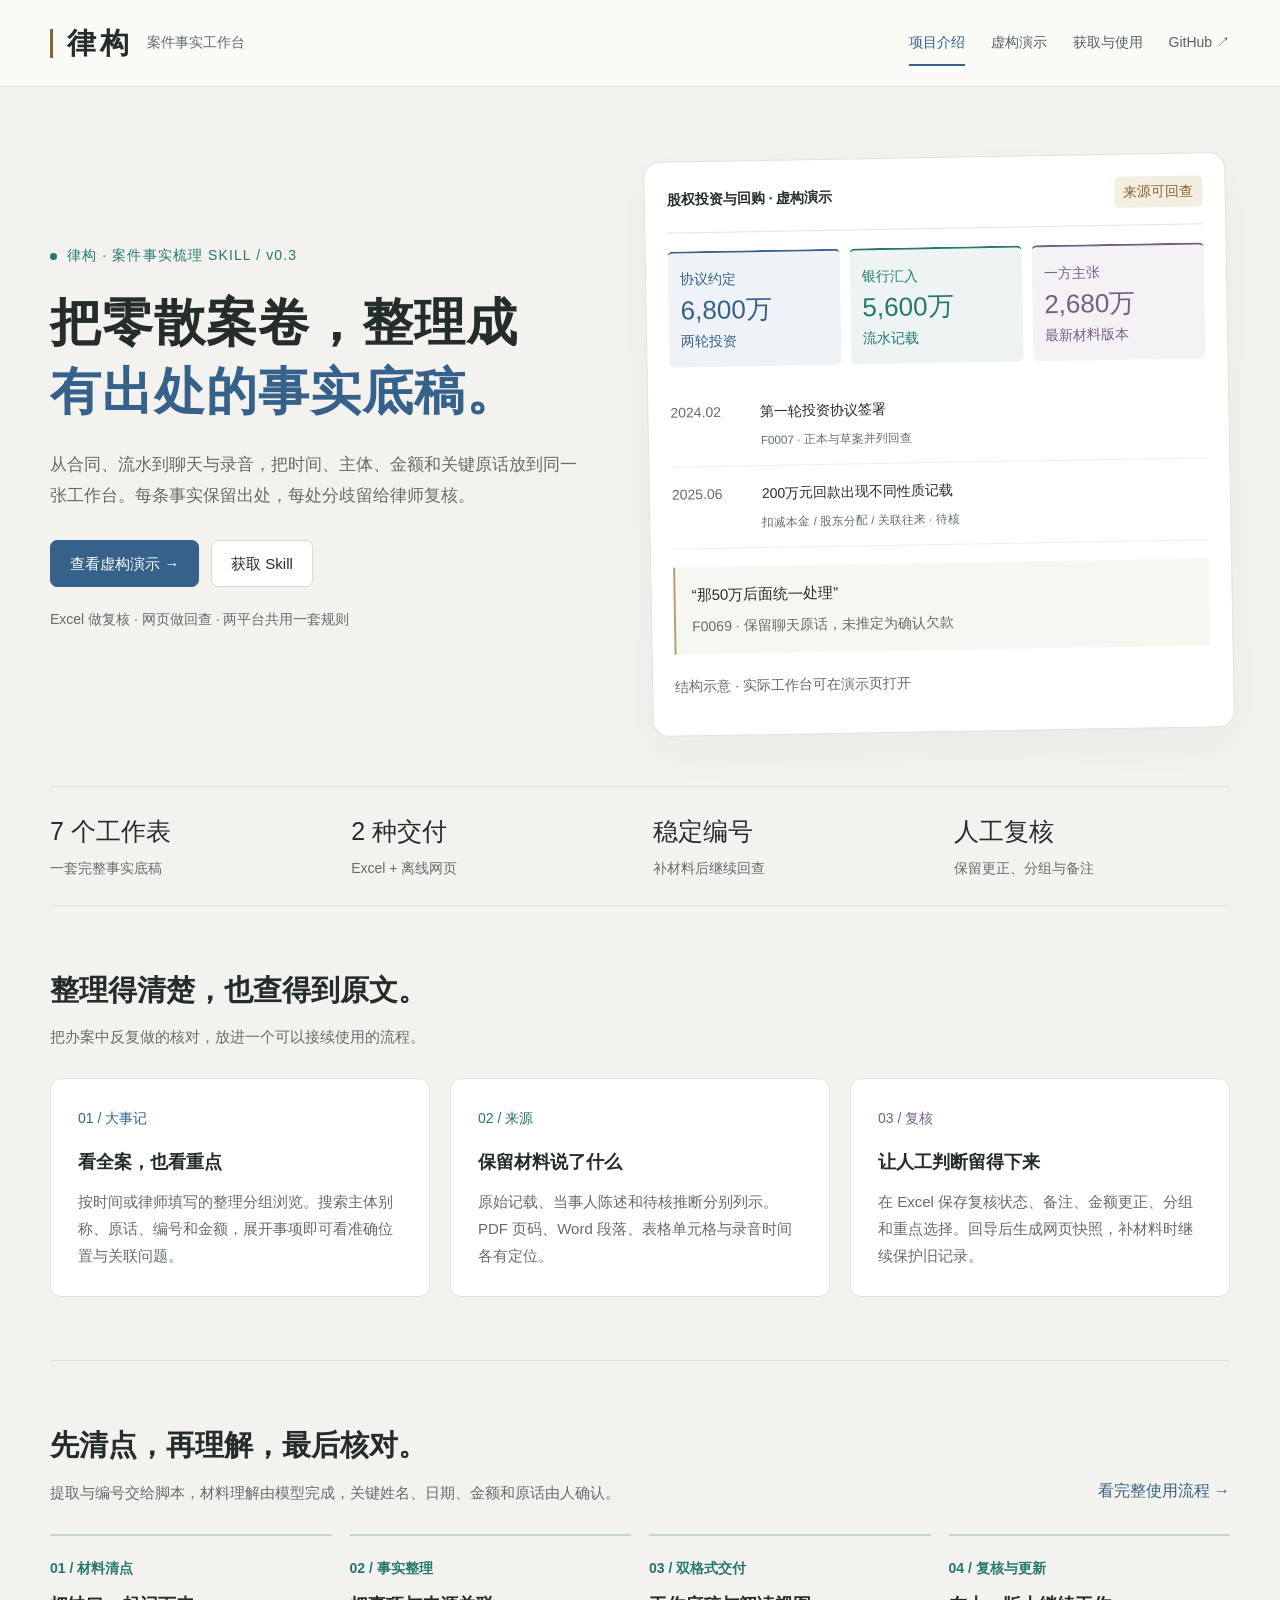
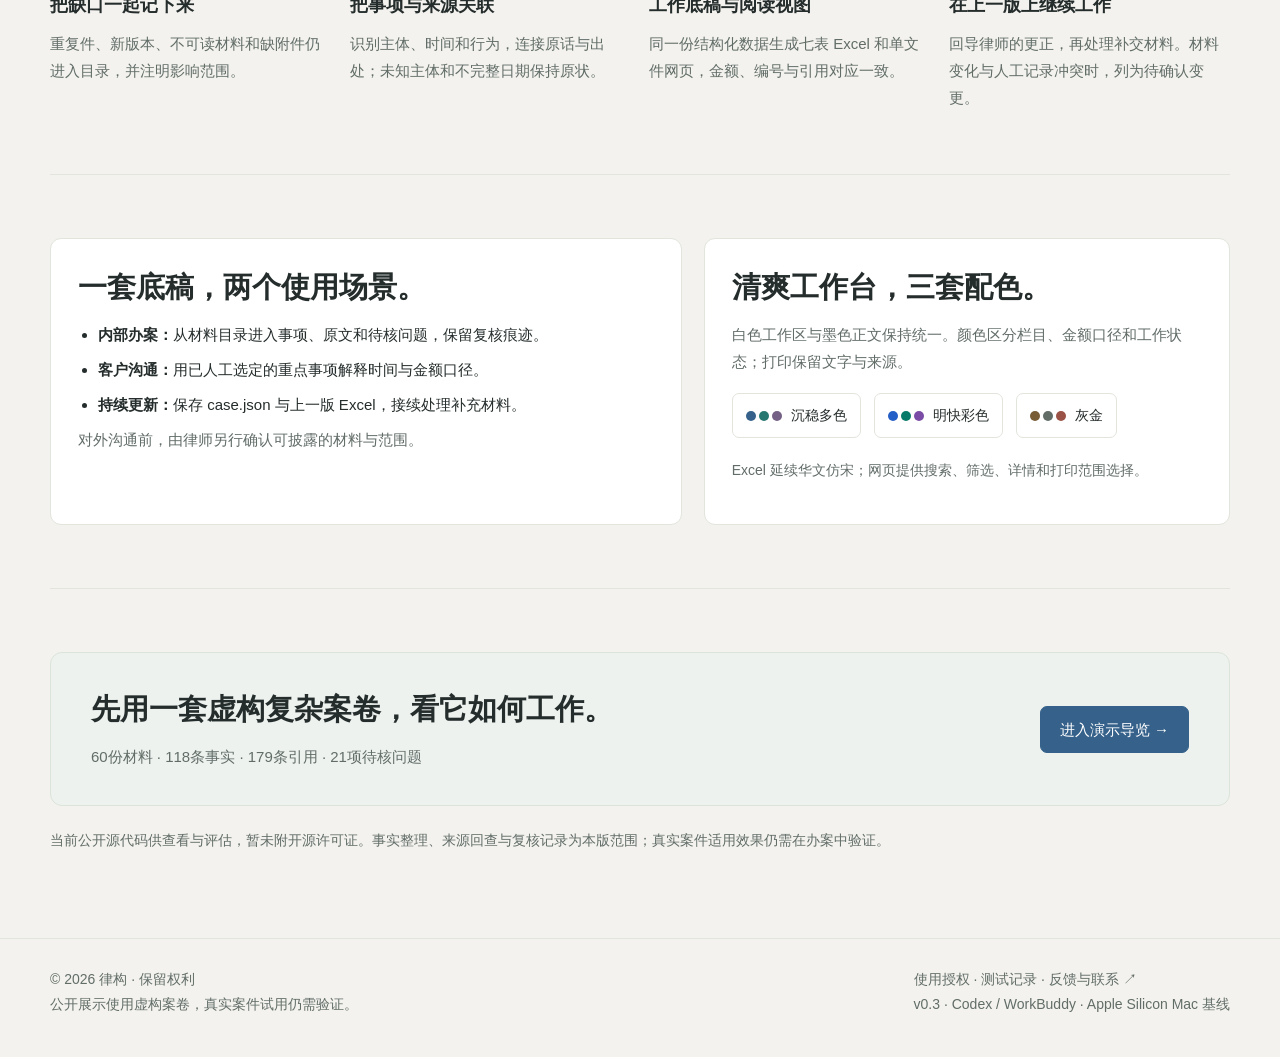
==== docs/index.html @ 46c52877 "Publish Lugou case fact workbench v0.3 with fictional showcase" ====
<!doctype html>
<html lang="zh-CN"><head><meta charset="utf-8"><meta name="viewport" content="width=device-width,initial-scale=1">
<title>把案卷整理成有出处的事实底稿 · 律构</title><meta name="description" content="律构·案件事实梳理：供 Codex 与 WorkBuddy 使用的事实整理 Skill。Excel 人工复核、网页回查来源、增量更新，公开提供虚构案卷演示。">
<meta name="theme-color" content="#f3f2ee"><meta property="og:type" content="website">
<meta property="og:title" content="把案卷整理成有出处的事实底稿 · 律构"><meta property="og:description" content="律构·案件事实梳理：供 Codex 与 WorkBuddy 使用的事实整理 Skill。Excel 人工复核、网页回查来源、增量更新，公开提供虚构案卷演示。">
<meta property="og:image" content="https://zc6503204-collab.github.io/lugou-case-fact-workbench/assets/cover.png"><meta property="og:image:alt" content="律构案件事实工作台：虚构案卷的金额口径与来源示意">
<meta property="og:url" content="https://zc6503204-collab.github.io/lugou-case-fact-workbench/"><meta name="twitter:card" content="summary_large_image">
<link rel="canonical" href="https://zc6503204-collab.github.io/lugou-case-fact-workbench/"><link rel="icon" type="image/svg+xml" href="assets/favicon.svg">
<link rel="stylesheet" href="assets/site.css"><script src="assets/site.js" defer></script></head><body>
<a class="skip" href="#main">跳到正文</a><header class="header"><div class="wrap head"><a class="logo" href="index.html" aria-label="律构项目首页">律构<small>案件事实工作台</small></a><nav class="nav" aria-label="主导航"><a href="index.html" aria-current="page">项目介绍</a><a href="demo.html">虚构演示</a><a href="guide.html">获取与使用</a><a href="https://github.com/zc6503204-collab/lugou-case-fact-workbench">GitHub ↗</a></nav></div></header>
<main id="main">
<section class="hero wrap"><div class="hero-grid"><div><p class="eyebrow">律构 · 案件事实梳理 SKILL / v0.3</p>
<h1>把零散案卷，整理成<br><span>有出处的事实底稿。</span></h1><p class="lead">从合同、流水到聊天与录音，把时间、主体、金额和关键原话放到同一张工作台。每条事实保留出处，每处分歧留给律师复核。</p>
<div class="buttons"><a class="button primary" href="demo.html">查看虚构演示 →</a><a class="button" href="guide.html">获取 Skill</a></div><p class="hero-note">Excel 做复核 · 网页做回查 · 两平台共用一套规则</p></div>
<div class="visual" aria-label="虚构案卷结构示意，非界面截图"><div class="visual-head"><strong>股权投资与回购 · 虚构演示</strong><span class="pill">来源可回查</span></div>
<div class="mini-stats"><div><small>协议约定</small><strong>6,800万</strong><small>两轮投资</small></div><div><small>银行汇入</small><strong>5,600万</strong><small>流水记载</small></div><div><small>一方主张</small><strong>2,680万</strong><small>最新材料版本</small></div></div>
<div class="mini-event"><time datetime="2024-02-05">2024.02</time><div>第一轮投资协议签署<small>F0007 · 正本与草案并列回查</small></div></div>
<div class="mini-event"><time datetime="2025-06-18">2025.06</time><div>200万元回款出现不同性质记载<small>扣减本金 / 股东分配 / 关联往来 · 待核</small></div></div>
<blockquote class="quote">“那50万后面统一处理”<small>F0069 · 保留聊天原话，未推定为确认欠款</small></blockquote>
<p class="hero-note">结构示意 · 实际工作台可在演示页打开</p></div></div></section>
<div class="wrap strip"><div><strong>7 个工作表</strong><span>一套完整事实底稿</span></div><div><strong>2 种交付</strong><span>Excel + 离线网页</span></div><div><strong>稳定编号</strong><span>补材料后继续回查</span></div><div><strong>人工复核</strong><span>保留更正、分组与备注</span></div></div>
<section class="section wrap" id="features"><div class="section-head"><div><h2>整理得清楚，也查得到原文。</h2><p>把办案中反复做的核对，放进一个可以接续使用的流程。</p></div></div><div class="grid3">
<article class="feature"><div class="num">01 / 大事记</div><h3>看全案，也看重点</h3><p>按时间或律师填写的整理分组浏览。搜索主体别称、原话、编号和金额，展开事项即可看准确位置与关联问题。</p></article>
<article class="feature"><div class="num">02 / 来源</div><h3>保留材料说了什么</h3><p>原始记载、当事人陈述和待核推断分别列示。PDF 页码、Word 段落、表格单元格与录音时间各有定位。</p></article>
<article class="feature"><div class="num">03 / 复核</div><h3>让人工判断留得下来</h3><p>在 Excel 保存复核状态、备注、金额更正、分组和重点选择。回导后生成网页快照，补材料时继续保护旧记录。</p></article>
</div></section>
<section class="section wrap"><div class="section-head"><div><h2>先清点，再理解，最后核对。</h2><p>提取与编号交给脚本，材料理解由模型完成，关键姓名、日期、金额和原话由人确认。</p></div><a href="guide.html#workflow">看完整使用流程 →</a></div><div class="steps">
<article class="step"><b>01 / 材料清点</b><h3>把缺口一起记下来</h3><p>重复件、新版本、不可读材料和缺附件仍进入目录，并注明影响范围。</p></article>
<article class="step"><b>02 / 事实整理</b><h3>把事项与来源关联</h3><p>识别主体、时间和行为，连接原话与出处；未知主体和不完整日期保持原状。</p></article>
<article class="step"><b>03 / 双格式交付</b><h3>工作底稿与阅读视图</h3><p>同一份结构化数据生成七表 Excel 和单文件网页，金额、编号与引用对应一致。</p></article>
<article class="step"><b>04 / 复核与更新</b><h3>在上一版上继续工作</h3><p>回导律师的更正，再处理补交材料。材料变化与人工记录冲突时，列为待确认变更。</p></article>
</div></section>
<section class="section wrap"><div class="duo"><article class="panel"><h2>一套底稿，两个使用场景。</h2><ul class="list"><li><strong>内部办案：</strong>从材料目录进入事项、原文和待核问题，保留复核痕迹。</li><li><strong>客户沟通：</strong>用已人工选定的重点事项解释时间与金额口径。</li><li><strong>持续更新：</strong>保存 case.json 与上一版 Excel，接续处理补充材料。</li></ul><p class="muted">对外沟通前，由律师另行确认可披露的材料与范围。</p></article>
<article class="panel"><h2>清爽工作台，三套配色。</h2><p class="muted">白色工作区与墨色正文保持统一。颜色区分栏目、金额口径和工作状态；打印保留文字与来源。</p><div class="themes"><span class="theme"><span class="swatches" aria-hidden="true"><i></i><i></i><i></i></span>沉稳多色</span><span class="theme bright"><span class="swatches" aria-hidden="true"><i></i><i></i><i></i></span>明快彩色</span><span class="theme classic"><span class="swatches" aria-hidden="true"><i></i><i></i><i></i></span>灰金</span></div><p class="hero-note">Excel 延续华文仿宋；网页提供搜索、筛选、详情和打印范围选择。</p></article></div></section>
<section class="section wrap"><div class="banner"><div><h2>先用一套虚构复杂案卷，看它如何工作。</h2><p>60份材料 · 118条事实 · 179条引用 · 21项待核问题</p></div><div class="buttons"><a class="button primary" href="demo.html">进入演示导览 →</a></div></div><p class="license-note">当前公开源代码供查看与评估，暂未附开源许可证。事实整理、来源回查与复核记录为本版范围；真实案件适用效果仍需在办案中验证。</p></section>
</main>
<footer class="footer"><div class="wrap foot"><div>© 2026 律构 · 保留权利<br>公开展示使用虚构案卷，真实案件试用仍需验证。</div><div><a href="https://github.com/zc6503204-collab/lugou-case-fact-workbench/blob/main/NOTICE.md">使用授权</a> · <a href="https://github.com/zc6503204-collab/lugou-case-fact-workbench/blob/main/TESTING.md">测试记录</a> · <a href="https://github.com/zc6503204-collab/lugou-case-fact-workbench/issues">反馈与联系 ↗</a><br>v0.3 · Codex / WorkBuddy · Apple Silicon Mac 基线</div></div></footer></body></html>
---- docs/assets/site.css ----
:root{--bg:#f3f2ee;--ink:#252d2c;--muted:#626d68;--line:#e1e5dc;--blue:#35618a;--green:#26776f;--purple:#746085;--gold:#86662a;--red:#995742;--serif:"Songti SC","SimSun",serif}*{box-sizing:border-box}html{scroll-behavior:smooth}body{margin:0;background:var(--bg);color:var(--ink);font:16px/1.8 -apple-system,BlinkMacSystemFont,"PingFang SC","Microsoft YaHei",sans-serif}a{color:var(--blue);text-decoration:none}a:hover{text-decoration:underline}button,select{font:inherit}a:focus-visible,button:focus-visible,summary:focus-visible{outline:2px solid var(--blue);outline-offset:4px}img{max-width:100%;height:auto}button{cursor:pointer}.wrap{width:min(1180px,calc(100% - 64px));margin:auto}.skip{position:absolute;left:16px;top:-80px;background:#fff;padding:10px;z-index:50}.skip:focus{top:12px}.header{border-bottom:1px solid var(--line);background:#fafaf7}.head{display:flex;align-items:center;justify-content:space-between;gap:24px;min-height:86px}.logo{color:var(--ink);font-family:var(--serif);font-weight:700;font-size:29px;letter-spacing:.14em;display:flex;align-items:center;gap:14px}.logo:before{content:"";width:3px;height:29px;background:var(--gold)}.logo small{font-family:-apple-system,"PingFang SC",sans-serif;font-size:14px;letter-spacing:0;font-weight:400;color:var(--muted)}.nav{display:flex;align-items:center;gap:26px;font-size:14px}.nav a{color:#56635d;padding:8px 0}.nav a[aria-current=page]{color:var(--blue);box-shadow:0 2px var(--blue)}.hero{padding:70px 0 54px}.hero-grid{display:grid;grid-template-columns:1fr 1.07fr;gap:55px;align-items:center}.eyebrow{font-size:14px;font-weight:500;color:var(--green);letter-spacing:.08em;margin:0 0 20px}.eyebrow:before{content:"";display:inline-block;width:7px;height:7px;border-radius:50%;background:currentColor;margin-right:10px;vertical-align:middle}h1{font:700 clamp(36px,4vw,52px)/1.35 var(--serif);letter-spacing:.02em;margin:0 0 24px}h1 span{color:var(--blue)}.lead{color:var(--muted);font-size:17px;max-width:660px;margin:0 0 28px}.hero-note{font-size:14px;color:var(--muted);margin-top:20px}.buttons{display:flex;gap:12px;flex-wrap:wrap}.button{display:inline-flex;align-items:center;justify-content:center;min-height:46px;padding:9px 19px;border:1px solid #d4dbd0;border-radius:7px;background:#fff;color:var(--ink);font-size:15px;font-weight:500}.button.primary{background:var(--blue);border-color:var(--blue);color:#fff}.button:hover{text-decoration:none;filter:brightness(.97)}.visual{background:#fff;border:1px solid #dfe4da;border-radius:16px;padding:22px;box-shadow:0 18px 40px #2733290a;transform:rotate(-1deg)}.visual-head{display:flex;justify-content:space-between;align-items:center;gap:12px;font-size:14px;padding-bottom:17px;border-bottom:1px solid var(--line)}.pill{display:inline-block;background:#f4eee2;color:var(--gold);font-size:14px;padding:3px 9px;border-radius:5px}.mini-stats{display:grid;grid-template-columns:repeat(3,minmax(0,1fr));gap:10px;margin:18px 0}.mini-stats>div{padding:15px 12px;background:#eff2f6;border-top:2px solid var(--blue);border-radius:5px;color:var(--blue)}.mini-stats>div:nth-child(2){background:#eef4f3;border-color:var(--green);color:var(--green)}.mini-stats>div:nth-child(3){background:#f4f2f5;border-color:var(--purple);color:var(--purple)}.mini-stats strong{display:block;font-size:26px;font-weight:500;line-height:1.5;white-space:nowrap}.mini-stats small{font-size:14px;display:block;line-height:1.6}.mini-event{display:grid;grid-template-columns:75px minmax(0,1fr);gap:15px;border-bottom:1px solid #edf0e8;padding:15px 0;font-size:14px}.mini-event time{color:var(--muted)}.mini-event small{display:block;color:var(--muted);margin-top:5px}.quote{background:#f7f7f2;border-left:2px solid #b4a176;padding:14px 16px;margin:18px 0 0;font-size:15px}.quote small{display:block;color:var(--muted);font-size:14px;margin-top:6px}.strip{display:grid;grid-template-columns:repeat(4,minmax(0,1fr));border-top:1px solid var(--line);border-bottom:1px solid var(--line);padding:22px 0;gap:25px}.strip strong{font-size:25px;font-weight:500;display:block;font-variant-numeric:tabular-nums}.strip span{font-size:14px;color:var(--muted)}.section{padding:63px 0}.section+.section{border-top:1px solid var(--line)}.section-head{display:flex;justify-content:space-between;align-items:flex-end;gap:30px;margin-bottom:28px}h2{font:700 29px/1.5 var(--serif);margin:0 0 11px}.section-head p,.muted{color:var(--muted);font-size:15px;margin:0}.grid3{display:grid;grid-template-columns:repeat(3,minmax(0,1fr));gap:20px}.feature,.download,.panel{padding:27px;border:1px solid var(--line);border-radius:11px;background:#fff}.feature .num{font-size:14px;color:var(--blue);margin-bottom:17px}.feature:nth-child(2) .num{color:var(--green)}.feature:nth-child(3) .num{color:var(--purple)}h3{font-size:18px;font-weight:600;line-height:1.6;margin:0 0 11px}.feature p,.download p{color:var(--muted);font-size:15px;margin:0}.steps{display:grid;grid-template-columns:repeat(4,minmax(0,1fr));gap:18px}.step{border-top:2px solid #c8d5c9;padding-top:20px}.step b{color:var(--green);font-size:14px;display:block;margin-bottom:10px}.step p{color:var(--muted);font-size:15px;margin:0}.duo{display:grid;grid-template-columns:1.2fr 1fr;gap:22px}.list{margin:0;padding-left:20px;font-size:15px}.list li{margin:8px 0}.themes{display:flex;gap:13px;flex-wrap:wrap;margin-top:18px}.theme{display:flex;align-items:center;gap:9px;padding:9px 13px;border:1px solid var(--line);border-radius:7px;background:#fff;font-size:14px}.swatches{display:flex;gap:3px}.swatches i{width:10px;height:10px;border-radius:50%;background:var(--blue)}.swatches i:nth-child(2){background:var(--green)}.swatches i:nth-child(3){background:var(--purple)}.bright .swatches i{background:#245ec7}.bright .swatches i:nth-child(2){background:#087a69}.bright .swatches i:nth-child(3){background:#7b4ca5}.classic .swatches i{background:#775c36}.classic .swatches i:nth-child(2){background:#626d68}.classic .swatches i:nth-child(3){background:#9a5146}.banner{padding:35px 40px;background:#edf2ef;border:1px solid #dbe4d9;border-radius:12px;display:flex;align-items:center;justify-content:space-between;gap:28px}.banner p{color:var(--muted);font-size:15px;margin:0}.footer{border-top:1px solid var(--line);padding:28px 0 40px;color:var(--muted);font-size:14px}.foot{display:flex;justify-content:space-between;gap:28px}.foot a{color:var(--muted)}.page-intro{padding:53px 0 35px;max-width:850px}.page-intro h1{font-size:40px}.demo-banner{display:flex;align-items:center;justify-content:space-between;gap:20px;background:#fff;border:1px solid var(--line);border-radius:12px;padding:28px;margin:5px 0 30px}.demo-banner p{font-size:14px;color:var(--muted);margin:5px 0 0}.case-money{display:grid;grid-template-columns:repeat(3,minmax(0,1fr));gap:16px;margin:20px 0 28px}.money{background:#eff2f6;border-top:3px solid var(--blue);padding:22px;border-radius:7px;color:var(--blue)}.money:nth-child(2){background:#eef4f3;border-color:var(--green);color:var(--green)}.money:nth-child(3){background:#f4f2f5;border-color:var(--purple);color:var(--purple)}.money strong{font-size:34px;display:block;line-height:1.6;font-weight:500}.money p{color:var(--muted);font-size:14px;margin:8px 0 0}.walkthrough{margin:0;padding:0;list-style:none;counter-reset:flow}.walkthrough li{position:relative;padding:0 0 28px 45px;counter-increment:flow;border-left:1px solid #dce4d9;margin-left:15px}.walkthrough li:before{content:counter(flow,decimal-leading-zero);position:absolute;left:-15px;top:0;border-radius:50%;background:#edf3f0;color:var(--green);width:29px;height:29px;text-align:center;font-size:14px}.walkthrough li:last-child{border:0;padding-bottom:0}.walkthrough p{color:var(--muted);font-size:15px;margin:8px 0}.walkthrough a{font-size:15px}.download .button{margin-top:18px}.download .tag{color:var(--green);font-size:14px;margin-bottom:12px}.code{padding:17px 20px;background:#f4f5ef;border:1px solid var(--line);border-radius:7px;white-space:pre-wrap;overflow-wrap:anywhere;font-size:14px;color:#374e47;line-height:1.8;margin:18px 0}.copy{border:1px solid var(--line);border-radius:5px;background:#fff;min-height:40px;padding:6px 12px;color:var(--blue);font-size:14px}.copy-status{font-size:14px;color:var(--muted);margin-left:12px}details{border-bottom:1px solid var(--line);padding:18px 0}summary{cursor:pointer;font-size:16px;color:var(--ink)}details p{color:var(--muted);font-size:15px;padding-left:0}.license-note{color:var(--muted);font-size:14px;margin:22px 0}.proof{padding:22px 25px;border:1px solid #e1d8c7;background:#faf6ed;border-radius:8px;font-size:15px}.proof strong{color:var(--gold)}.cover{border:1px solid var(--line);border-radius:12px;width:100%;display:block}
@media(max-width:900px){.hero-grid{grid-template-columns:1fr;gap:35px}.hero{padding-top:45px}.visual{transform:none}.grid3{grid-template-columns:1fr 1fr}.steps{grid-template-columns:1fr 1fr}.duo{grid-template-columns:1fr}.section{padding:45px 0}.logo small{display:none}.nav{gap:17px}.banner{padding:28px}.page-intro h1{font-size:35px}}
@media(max-width:600px){.wrap{width:calc(100% - 32px)}.head{min-height:78px;gap:15px;flex-wrap:wrap;padding:16px 0}.logo{font-size:25px}.nav{gap:18px;width:100%;justify-content:space-between}.nav a{font-size:14px}.hero{padding:36px 0}.hero-grid{gap:25px}h1{font-size:35px}.lead{font-size:16px}.visual{padding:16px;border-radius:11px}.mini-stats{gap:6px}.mini-stats>div{padding:12px 8px}.mini-stats strong{font-size:21px}.mini-stats small{font-size:14px}.mini-event{gap:10px;grid-template-columns:71px minmax(0,1fr)}.strip{grid-template-columns:1fr 1fr;gap:14px 20px;padding:20px 0}.strip strong{font-size:23px}.section-head{display:block}h2{font-size:25px}.grid3,.steps,.case-money{grid-template-columns:1fr}.feature,.download,.panel{padding:23px}.section{padding:36px 0}.banner,.demo-banner{display:block;padding:24px}.banner .buttons,.demo-banner .buttons{margin-top:20px}.foot{display:block}.foot>div+div{margin-top:10px}.page-intro{padding-top:35px}.page-intro h1{font-size:33px}.money strong{font-size:30px}.visual-head{font-size:14px}.visual-head .pill{font-size:14px}.buttons .button{flex:1 1 auto}.walkthrough li{padding-left:32px}.code{padding:15px;font-size:14px}}
@media(prefers-reduced-motion:reduce){html{scroll-behavior:auto}}
@media print{body{background:#fff;color:#000;font:11pt/1.6 sans-serif}.header,.footer,.buttons,.copy,.copy-status{display:none}.wrap{width:100%}.section,.hero,.page-intro{padding:18px 0}.hero-grid,.duo,.grid3,.steps,.case-money{display:block}.visual{transform:none;box-shadow:none}.feature,.panel,.download,.money{break-inside:avoid;margin-bottom:12px;background:#fff;color:#000}.section-head{display:block}a{color:#000}.lead{color:#000}.cover{max-height:130mm;object-fit:contain}}
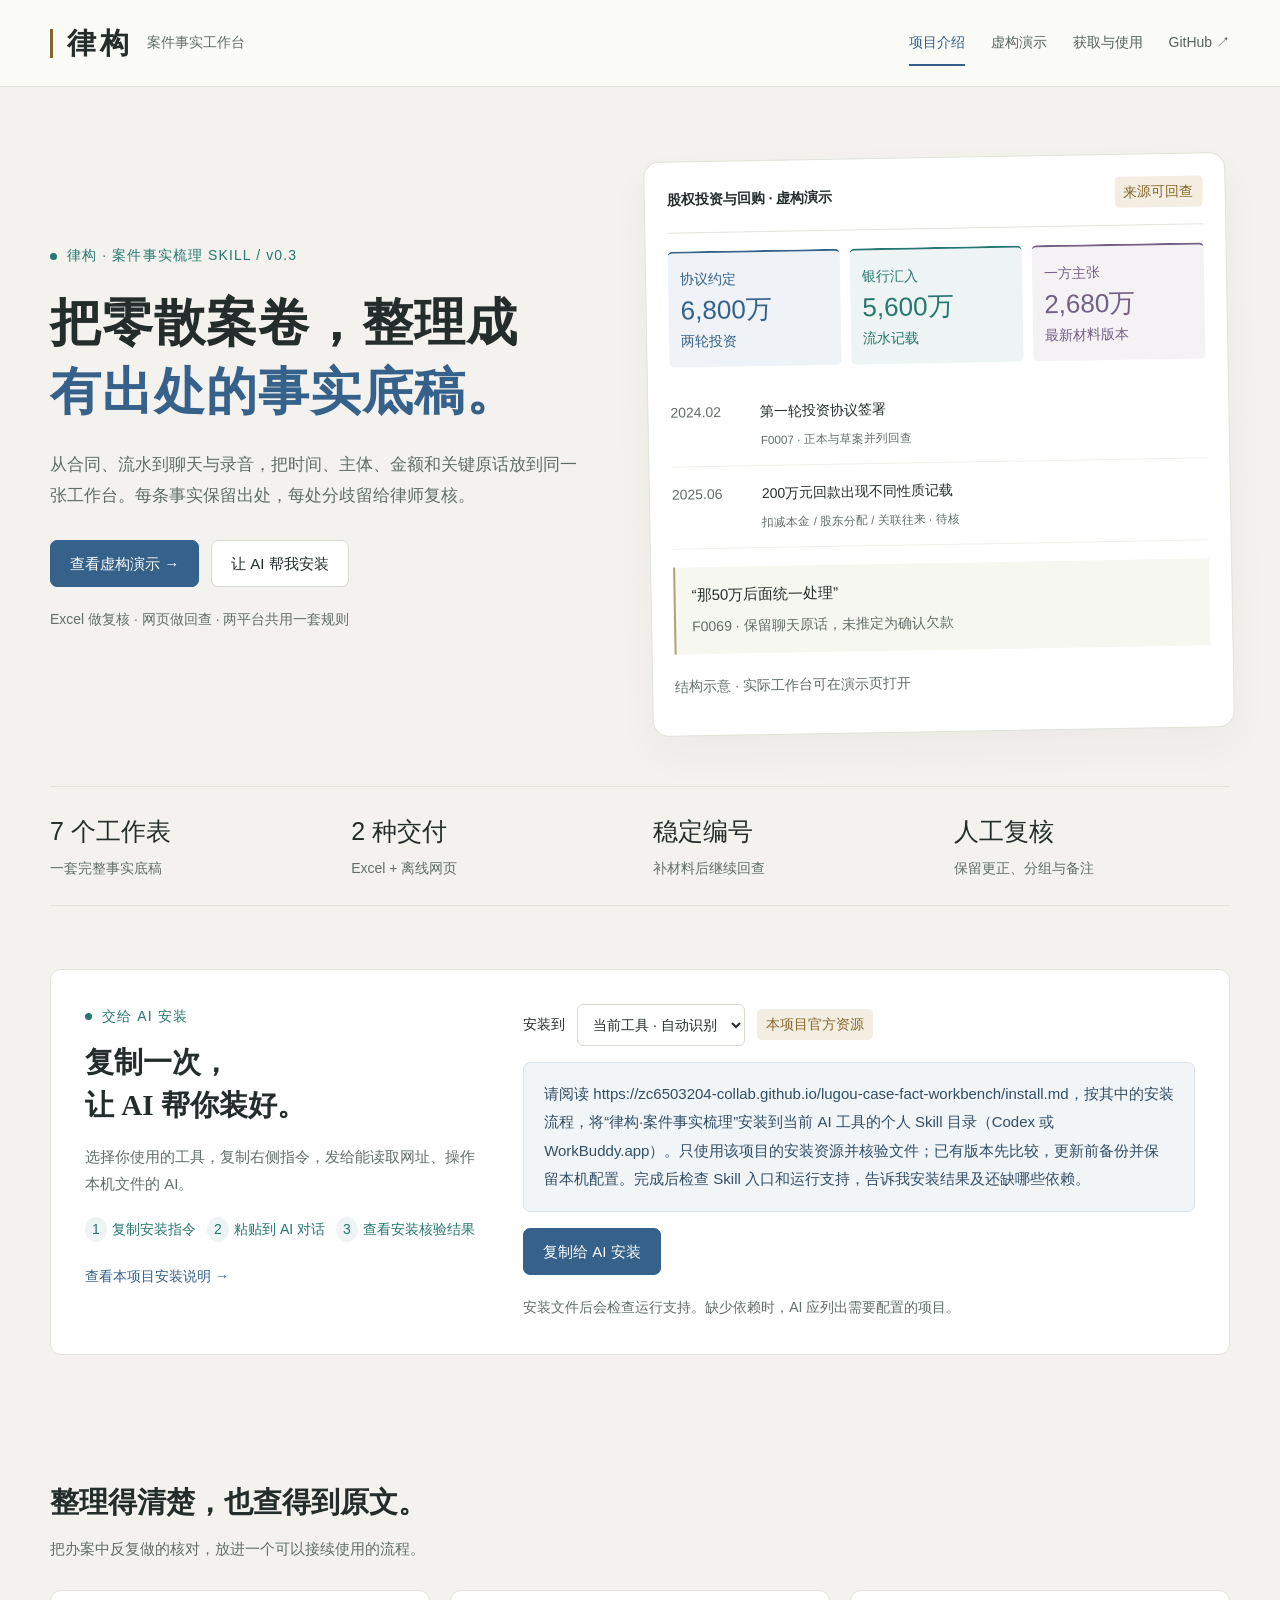
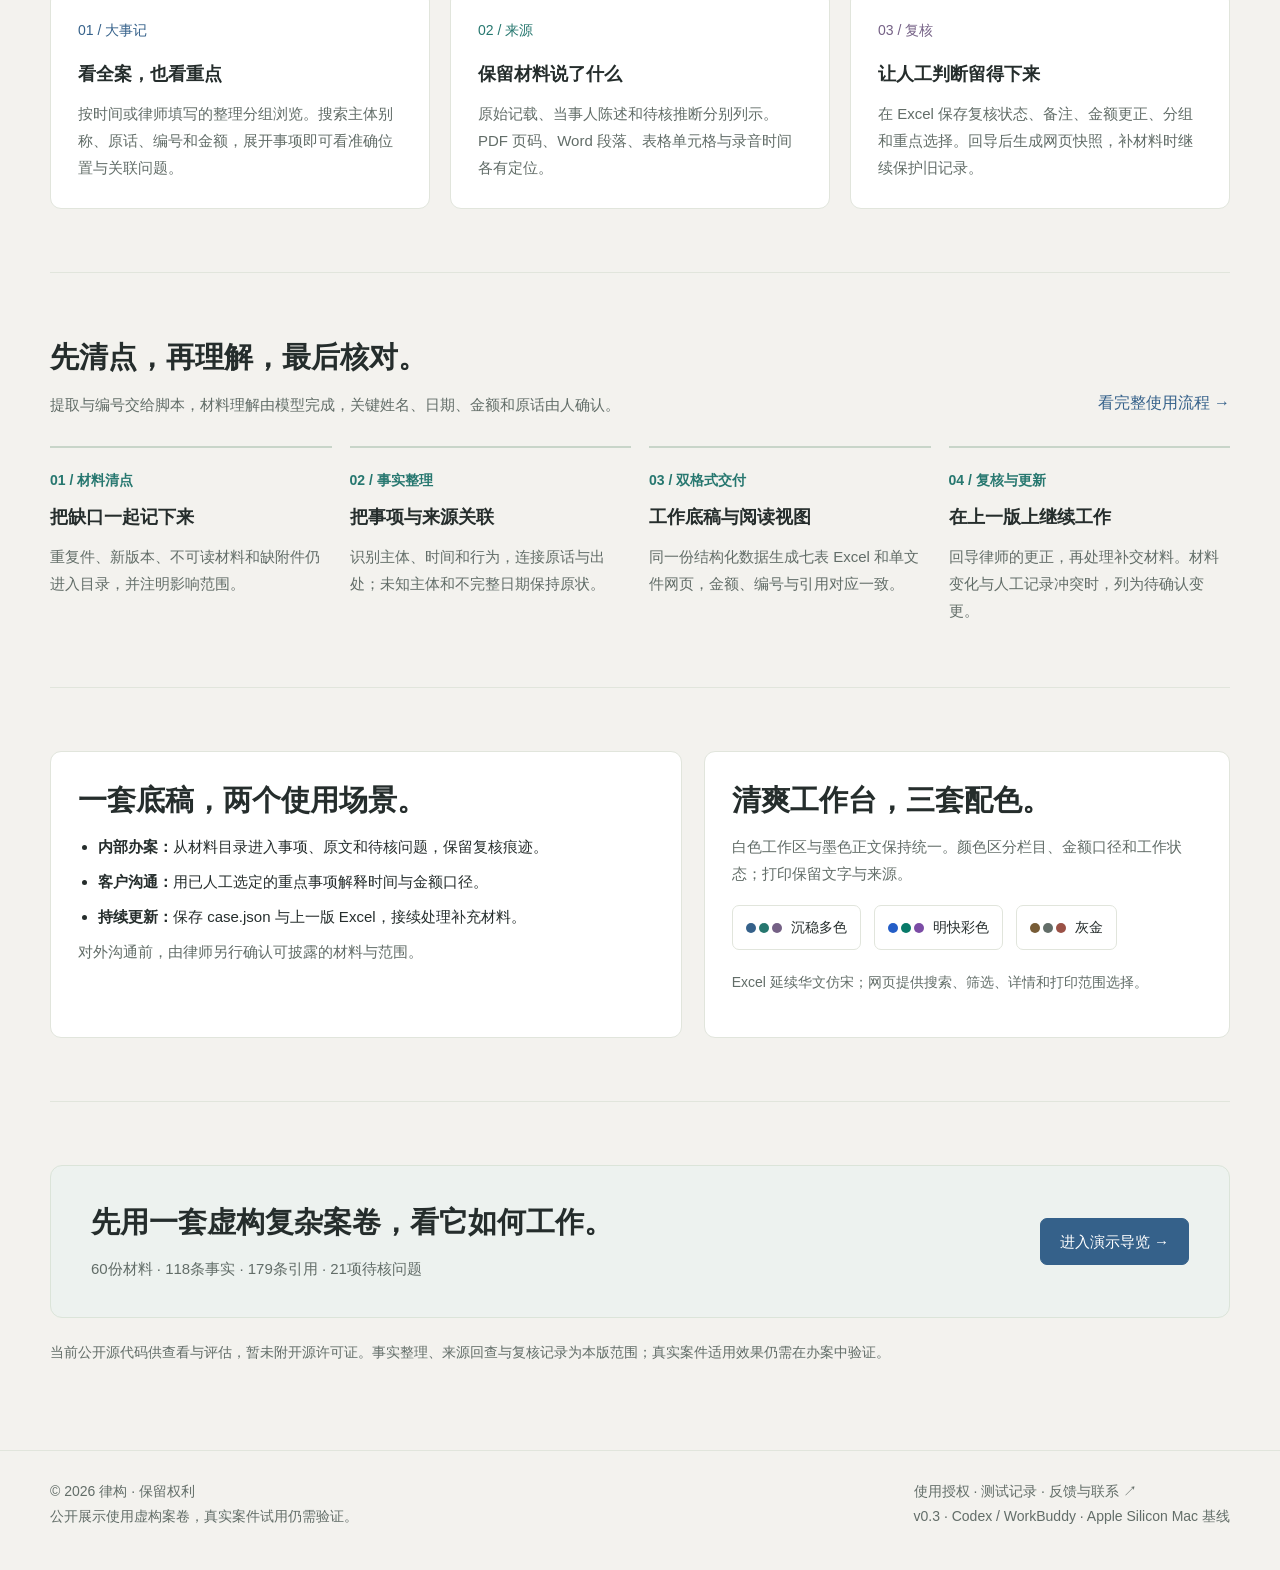
==== commit 84577355: "Add first-party copy-to-AI installation instructions and verified installer" ====
--- a/docs/index.html
+++ b/docs/index.html
@@ -11,7 +11,7 @@
 <main id="main">
 <section class="hero wrap"><div class="hero-grid"><div><p class="eyebrow">律构 · 案件事实梳理 SKILL / v0.3</p>
 <h1>把零散案卷，整理成<br><span>有出处的事实底稿。</span></h1><p class="lead">从合同、流水到聊天与录音，把时间、主体、金额和关键原话放到同一张工作台。每条事实保留出处，每处分歧留给律师复核。</p>
-<div class="buttons"><a class="button primary" href="demo.html">查看虚构演示 →</a><a class="button" href="guide.html">获取 Skill</a></div><p class="hero-note">Excel 做复核 · 网页做回查 · 两平台共用一套规则</p></div>
+<div class="buttons"><a class="button primary" href="demo.html">查看虚构演示 →</a><a class="button" href="#ai-install">让 AI 帮我安装</a></div><p class="hero-note">Excel 做复核 · 网页做回查 · 两平台共用一套规则</p></div>
 <div class="visual" aria-label="虚构案卷结构示意，非界面截图"><div class="visual-head"><strong>股权投资与回购 · 虚构演示</strong><span class="pill">来源可回查</span></div>
 <div class="mini-stats"><div><small>协议约定</small><strong>6,800万</strong><small>两轮投资</small></div><div><small>银行汇入</small><strong>5,600万</strong><small>流水记载</small></div><div><small>一方主张</small><strong>2,680万</strong><small>最新材料版本</small></div></div>
 <div class="mini-event"><time datetime="2024-02-05">2024.02</time><div>第一轮投资协议签署<small>F0007 · 正本与草案并列回查</small></div></div>
@@ -19,6 +19,7 @@
 <blockquote class="quote">“那50万后面统一处理”<small>F0069 · 保留聊天原话，未推定为确认欠款</small></blockquote>
 <p class="hero-note">结构示意 · 实际工作台可在演示页打开</p></div></div></section>
 <div class="wrap strip"><div><strong>7 个工作表</strong><span>一套完整事实底稿</span></div><div><strong>2 种交付</strong><span>Excel + 离线网页</span></div><div><strong>稳定编号</strong><span>补材料后继续回查</span></div><div><strong>人工复核</strong><span>保留更正、分组与备注</span></div></div>
+<div class="wrap"><section class="section" id="ai-install"><div class="ai-install panel"><div class="install-intro"><p class="eyebrow">交给 AI 安装</p><h2>复制一次，<br>让 AI 帮你装好。</h2><p class="muted">选择你使用的工具，复制右侧指令，发给能读取网址、操作本机文件的 AI。</p><ol class="install-steps"><li>复制安装指令</li><li>粘贴到 AI 对话</li><li>查看安装核验结果</li></ol><a href="install.md">查看本项目安装说明 →</a></div><div class="install-content"><div class="install-choice"><label for="home-ai-command-platform">安装到</label><select id="home-ai-command-platform" data-install-select="home-ai-command"><option value="auto">当前工具 · 自动识别</option><option value="codex">Codex</option><option value="workbuddy">WorkBuddy.app</option></select><span class="pill">本项目官方资源</span></div><pre class="code install-command" id="home-ai-command">请阅读 https://zc6503204-collab.github.io/lugou-case-fact-workbench/install.md，按其中的安装流程，将“律构·案件事实梳理”安装到当前 AI 工具的个人 Skill 目录（Codex 或 WorkBuddy.app）。只使用该项目的安装资源并核验文件；已有版本先比较，更新前备份并保留本机配置。完成后检查 Skill 入口和运行支持，告诉我安装结果及还缺哪些依赖。</pre><span hidden id="home-ai-command-auto">请阅读 https://zc6503204-collab.github.io/lugou-case-fact-workbench/install.md，按其中的安装流程，将“律构·案件事实梳理”安装到当前 AI 工具的个人 Skill 目录（Codex 或 WorkBuddy.app）。只使用该项目的安装资源并核验文件；已有版本先比较，更新前备份并保留本机配置。完成后检查 Skill 入口和运行支持，告诉我安装结果及还缺哪些依赖。</span><span hidden id="home-ai-command-codex">请阅读 https://zc6503204-collab.github.io/lugou-case-fact-workbench/install.md，按其中的安装流程，将“律构·案件事实梳理”安装到Codex 的个人 Skill 目录。只使用该项目的安装资源并核验文件；已有版本先比较，更新前备份并保留本机配置。完成后检查 Skill 入口和运行支持，告诉我安装结果及还缺哪些依赖。</span><span hidden id="home-ai-command-workbuddy">请阅读 https://zc6503204-collab.github.io/lugou-case-fact-workbench/install.md，按其中的安装流程，将“律构·案件事实梳理”安装到WorkBuddy.app 的个人 Skill 目录。只使用该项目的安装资源并核验文件；已有版本先比较，更新前备份并保留本机配置。完成后检查 Skill 入口和运行支持，告诉我安装结果及还缺哪些依赖。</span><div class="install-actions"><button class="button primary" type="button" data-copy="home-ai-command">复制给 AI 安装</button><span class="copy-status" role="status" aria-live="polite"></span></div><p class="hero-note">安装文件后会检查运行支持。缺少依赖时，AI 应列出需要配置的项目。</p></div></div></section></div>
 <section class="section wrap" id="features"><div class="section-head"><div><h2>整理得清楚，也查得到原文。</h2><p>把办案中反复做的核对，放进一个可以接续使用的流程。</p></div></div><div class="grid3">
 <article class="feature"><div class="num">01 / 大事记</div><h3>看全案，也看重点</h3><p>按时间或律师填写的整理分组浏览。搜索主体别称、原话、编号和金额，展开事项即可看准确位置与关联问题。</p></article>
 <article class="feature"><div class="num">02 / 来源</div><h3>保留材料说了什么</h3><p>原始记载、当事人陈述和待核推断分别列示。PDF 页码、Word 段落、表格单元格与录音时间各有定位。</p></article>
--- a/docs/assets/site.css
+++ b/docs/assets/site.css
@@ -1,5 +1,6 @@
 :root{--bg:#f3f2ee;--ink:#252d2c;--muted:#626d68;--line:#e1e5dc;--blue:#35618a;--green:#26776f;--purple:#746085;--gold:#86662a;--red:#995742;--serif:"Songti SC","SimSun",serif}*{box-sizing:border-box}html{scroll-behavior:smooth}body{margin:0;background:var(--bg);color:var(--ink);font:16px/1.8 -apple-system,BlinkMacSystemFont,"PingFang SC","Microsoft YaHei",sans-serif}a{color:var(--blue);text-decoration:none}a:hover{text-decoration:underline}button,select{font:inherit}a:focus-visible,button:focus-visible,summary:focus-visible{outline:2px solid var(--blue);outline-offset:4px}img{max-width:100%;height:auto}button{cursor:pointer}.wrap{width:min(1180px,calc(100% - 64px));margin:auto}.skip{position:absolute;left:16px;top:-80px;background:#fff;padding:10px;z-index:50}.skip:focus{top:12px}.header{border-bottom:1px solid var(--line);background:#fafaf7}.head{display:flex;align-items:center;justify-content:space-between;gap:24px;min-height:86px}.logo{color:var(--ink);font-family:var(--serif);font-weight:700;font-size:29px;letter-spacing:.14em;display:flex;align-items:center;gap:14px}.logo:before{content:"";width:3px;height:29px;background:var(--gold)}.logo small{font-family:-apple-system,"PingFang SC",sans-serif;font-size:14px;letter-spacing:0;font-weight:400;color:var(--muted)}.nav{display:flex;align-items:center;gap:26px;font-size:14px}.nav a{color:#56635d;padding:8px 0}.nav a[aria-current=page]{color:var(--blue);box-shadow:0 2px var(--blue)}.hero{padding:70px 0 54px}.hero-grid{display:grid;grid-template-columns:1fr 1.07fr;gap:55px;align-items:center}.eyebrow{font-size:14px;font-weight:500;color:var(--green);letter-spacing:.08em;margin:0 0 20px}.eyebrow:before{content:"";display:inline-block;width:7px;height:7px;border-radius:50%;background:currentColor;margin-right:10px;vertical-align:middle}h1{font:700 clamp(36px,4vw,52px)/1.35 var(--serif);letter-spacing:.02em;margin:0 0 24px}h1 span{color:var(--blue)}.lead{color:var(--muted);font-size:17px;max-width:660px;margin:0 0 28px}.hero-note{font-size:14px;color:var(--muted);margin-top:20px}.buttons{display:flex;gap:12px;flex-wrap:wrap}.button{display:inline-flex;align-items:center;justify-content:center;min-height:46px;padding:9px 19px;border:1px solid #d4dbd0;border-radius:7px;background:#fff;color:var(--ink);font-size:15px;font-weight:500}.button.primary{background:var(--blue);border-color:var(--blue);color:#fff}.button:hover{text-decoration:none;filter:brightness(.97)}.visual{background:#fff;border:1px solid #dfe4da;border-radius:16px;padding:22px;box-shadow:0 18px 40px #2733290a;transform:rotate(-1deg)}.visual-head{display:flex;justify-content:space-between;align-items:center;gap:12px;font-size:14px;padding-bottom:17px;border-bottom:1px solid var(--line)}.pill{display:inline-block;background:#f4eee2;color:var(--gold);font-size:14px;padding:3px 9px;border-radius:5px}.mini-stats{display:grid;grid-template-columns:repeat(3,minmax(0,1fr));gap:10px;margin:18px 0}.mini-stats>div{padding:15px 12px;background:#eff2f6;border-top:2px solid var(--blue);border-radius:5px;color:var(--blue)}.mini-stats>div:nth-child(2){background:#eef4f3;border-color:var(--green);color:var(--green)}.mini-stats>div:nth-child(3){background:#f4f2f5;border-color:var(--purple);color:var(--purple)}.mini-stats strong{display:block;font-size:26px;font-weight:500;line-height:1.5;white-space:nowrap}.mini-stats small{font-size:14px;display:block;line-height:1.6}.mini-event{display:grid;grid-template-columns:75px minmax(0,1fr);gap:15px;border-bottom:1px solid #edf0e8;padding:15px 0;font-size:14px}.mini-event time{color:var(--muted)}.mini-event small{display:block;color:var(--muted);margin-top:5px}.quote{background:#f7f7f2;border-left:2px solid #b4a176;padding:14px 16px;margin:18px 0 0;font-size:15px}.quote small{display:block;color:var(--muted);font-size:14px;margin-top:6px}.strip{display:grid;grid-template-columns:repeat(4,minmax(0,1fr));border-top:1px solid var(--line);border-bottom:1px solid var(--line);padding:22px 0;gap:25px}.strip strong{font-size:25px;font-weight:500;display:block;font-variant-numeric:tabular-nums}.strip span{font-size:14px;color:var(--muted)}.section{padding:63px 0}.section+.section{border-top:1px solid var(--line)}.section-head{display:flex;justify-content:space-between;align-items:flex-end;gap:30px;margin-bottom:28px}h2{font:700 29px/1.5 var(--serif);margin:0 0 11px}.section-head p,.muted{color:var(--muted);font-size:15px;margin:0}.grid3{display:grid;grid-template-columns:repeat(3,minmax(0,1fr));gap:20px}.feature,.download,.panel{padding:27px;border:1px solid var(--line);border-radius:11px;background:#fff}.feature .num{font-size:14px;color:var(--blue);margin-bottom:17px}.feature:nth-child(2) .num{color:var(--green)}.feature:nth-child(3) .num{color:var(--purple)}h3{font-size:18px;font-weight:600;line-height:1.6;margin:0 0 11px}.feature p,.download p{color:var(--muted);font-size:15px;margin:0}.steps{display:grid;grid-template-columns:repeat(4,minmax(0,1fr));gap:18px}.step{border-top:2px solid #c8d5c9;padding-top:20px}.step b{color:var(--green);font-size:14px;display:block;margin-bottom:10px}.step p{color:var(--muted);font-size:15px;margin:0}.duo{display:grid;grid-template-columns:1.2fr 1fr;gap:22px}.list{margin:0;padding-left:20px;font-size:15px}.list li{margin:8px 0}.themes{display:flex;gap:13px;flex-wrap:wrap;margin-top:18px}.theme{display:flex;align-items:center;gap:9px;padding:9px 13px;border:1px solid var(--line);border-radius:7px;background:#fff;font-size:14px}.swatches{display:flex;gap:3px}.swatches i{width:10px;height:10px;border-radius:50%;background:var(--blue)}.swatches i:nth-child(2){background:var(--green)}.swatches i:nth-child(3){background:var(--purple)}.bright .swatches i{background:#245ec7}.bright .swatches i:nth-child(2){background:#087a69}.bright .swatches i:nth-child(3){background:#7b4ca5}.classic .swatches i{background:#775c36}.classic .swatches i:nth-child(2){background:#626d68}.classic .swatches i:nth-child(3){background:#9a5146}.banner{padding:35px 40px;background:#edf2ef;border:1px solid #dbe4d9;border-radius:12px;display:flex;align-items:center;justify-content:space-between;gap:28px}.banner p{color:var(--muted);font-size:15px;margin:0}.footer{border-top:1px solid var(--line);padding:28px 0 40px;color:var(--muted);font-size:14px}.foot{display:flex;justify-content:space-between;gap:28px}.foot a{color:var(--muted)}.page-intro{padding:53px 0 35px;max-width:850px}.page-intro h1{font-size:40px}.demo-banner{display:flex;align-items:center;justify-content:space-between;gap:20px;background:#fff;border:1px solid var(--line);border-radius:12px;padding:28px;margin:5px 0 30px}.demo-banner p{font-size:14px;color:var(--muted);margin:5px 0 0}.case-money{display:grid;grid-template-columns:repeat(3,minmax(0,1fr));gap:16px;margin:20px 0 28px}.money{background:#eff2f6;border-top:3px solid var(--blue);padding:22px;border-radius:7px;color:var(--blue)}.money:nth-child(2){background:#eef4f3;border-color:var(--green);color:var(--green)}.money:nth-child(3){background:#f4f2f5;border-color:var(--purple);color:var(--purple)}.money strong{font-size:34px;display:block;line-height:1.6;font-weight:500}.money p{color:var(--muted);font-size:14px;margin:8px 0 0}.walkthrough{margin:0;padding:0;list-style:none;counter-reset:flow}.walkthrough li{position:relative;padding:0 0 28px 45px;counter-increment:flow;border-left:1px solid #dce4d9;margin-left:15px}.walkthrough li:before{content:counter(flow,decimal-leading-zero);position:absolute;left:-15px;top:0;border-radius:50%;background:#edf3f0;color:var(--green);width:29px;height:29px;text-align:center;font-size:14px}.walkthrough li:last-child{border:0;padding-bottom:0}.walkthrough p{color:var(--muted);font-size:15px;margin:8px 0}.walkthrough a{font-size:15px}.download .button{margin-top:18px}.download .tag{color:var(--green);font-size:14px;margin-bottom:12px}.code{padding:17px 20px;background:#f4f5ef;border:1px solid var(--line);border-radius:7px;white-space:pre-wrap;overflow-wrap:anywhere;font-size:14px;color:#374e47;line-height:1.8;margin:18px 0}.copy{border:1px solid var(--line);border-radius:5px;background:#fff;min-height:40px;padding:6px 12px;color:var(--blue);font-size:14px}.copy-status{font-size:14px;color:var(--muted);margin-left:12px}details{border-bottom:1px solid var(--line);padding:18px 0}summary{cursor:pointer;font-size:16px;color:var(--ink)}details p{color:var(--muted);font-size:15px;padding-left:0}.license-note{color:var(--muted);font-size:14px;margin:22px 0}.proof{padding:22px 25px;border:1px solid #e1d8c7;background:#faf6ed;border-radius:8px;font-size:15px}.proof strong{color:var(--gold)}.cover{border:1px solid var(--line);border-radius:12px;width:100%;display:block}
-@media(max-width:900px){.hero-grid{grid-template-columns:1fr;gap:35px}.hero{padding-top:45px}.visual{transform:none}.grid3{grid-template-columns:1fr 1fr}.steps{grid-template-columns:1fr 1fr}.duo{grid-template-columns:1fr}.section{padding:45px 0}.logo small{display:none}.nav{gap:17px}.banner{padding:28px}.page-intro h1{font-size:35px}}
+.ai-install{display:grid;grid-template-columns:.8fr 1.35fr;gap:40px;padding:34px}.install-intro .eyebrow{margin-bottom:12px}.install-intro h2{font-size:29px;margin-bottom:15px}.install-intro>a{font-size:14px}.install-steps{display:flex;gap:11px;flex-wrap:wrap;list-style:none;padding:0;counter-reset:install-step;margin:20px 0;color:var(--green);font-size:14px}.install-steps li{counter-increment:install-step}.install-steps li:before{content:counter(install-step);background:#eef4f3;border-radius:50%;display:inline-block;width:22px;text-align:center;margin-right:5px}.install-content{min-width:0}.install-choice{display:flex;align-items:center;gap:12px;flex-wrap:wrap;font-size:14px}.install-choice select{border:1px solid #d4dbd0;background:#fff;border-radius:6px;min-height:42px;padding:6px 11px;font-size:14px;color:var(--ink);max-width:100%}.install-command{background:#f1f5f8;color:#324d66;border-color:#dce5ed;font:15px/1.9 -apple-system,"PingFang SC",sans-serif;margin:16px 0}.install-actions{display:flex;align-items:center;gap:12px;flex-wrap:wrap}.install-actions .copy-status{margin-left:0}.ai-install .hero-note{margin-bottom:0}
+@media(max-width:900px){.hero-grid{grid-template-columns:1fr;gap:35px}.hero{padding-top:45px}.visual{transform:none}.grid3{grid-template-columns:1fr 1fr}.steps{grid-template-columns:1fr 1fr}.duo{grid-template-columns:1fr}.section{padding:45px 0}.logo small{display:none}.nav{gap:17px}.banner{padding:28px}.page-intro h1{font-size:35px}.ai-install{grid-template-columns:1fr;gap:23px;padding:27px}.install-intro h2 br{display:none}}
 @media(max-width:600px){.wrap{width:calc(100% - 32px)}.head{min-height:78px;gap:15px;flex-wrap:wrap;padding:16px 0}.logo{font-size:25px}.nav{gap:18px;width:100%;justify-content:space-between}.nav a{font-size:14px}.hero{padding:36px 0}.hero-grid{gap:25px}h1{font-size:35px}.lead{font-size:16px}.visual{padding:16px;border-radius:11px}.mini-stats{gap:6px}.mini-stats>div{padding:12px 8px}.mini-stats strong{font-size:21px}.mini-stats small{font-size:14px}.mini-event{gap:10px;grid-template-columns:71px minmax(0,1fr)}.strip{grid-template-columns:1fr 1fr;gap:14px 20px;padding:20px 0}.strip strong{font-size:23px}.section-head{display:block}h2{font-size:25px}.grid3,.steps,.case-money{grid-template-columns:1fr}.feature,.download,.panel{padding:23px}.section{padding:36px 0}.banner,.demo-banner{display:block;padding:24px}.banner .buttons,.demo-banner .buttons{margin-top:20px}.foot{display:block}.foot>div+div{margin-top:10px}.page-intro{padding-top:35px}.page-intro h1{font-size:33px}.money strong{font-size:30px}.visual-head{font-size:14px}.visual-head .pill{font-size:14px}.buttons .button{flex:1 1 auto}.walkthrough li{padding-left:32px}.code{padding:15px;font-size:14px}}
 @media(prefers-reduced-motion:reduce){html{scroll-behavior:auto}}
 @media print{body{background:#fff;color:#000;font:11pt/1.6 sans-serif}.header,.footer,.buttons,.copy,.copy-status{display:none}.wrap{width:100%}.section,.hero,.page-intro{padding:18px 0}.hero-grid,.duo,.grid3,.steps,.case-money{display:block}.visual{transform:none;box-shadow:none}.feature,.panel,.download,.money{break-inside:avoid;margin-bottom:12px;background:#fff;color:#000}.section-head{display:block}a{color:#000}.lead{color:#000}.cover{max-height:130mm;object-fit:contain}}
